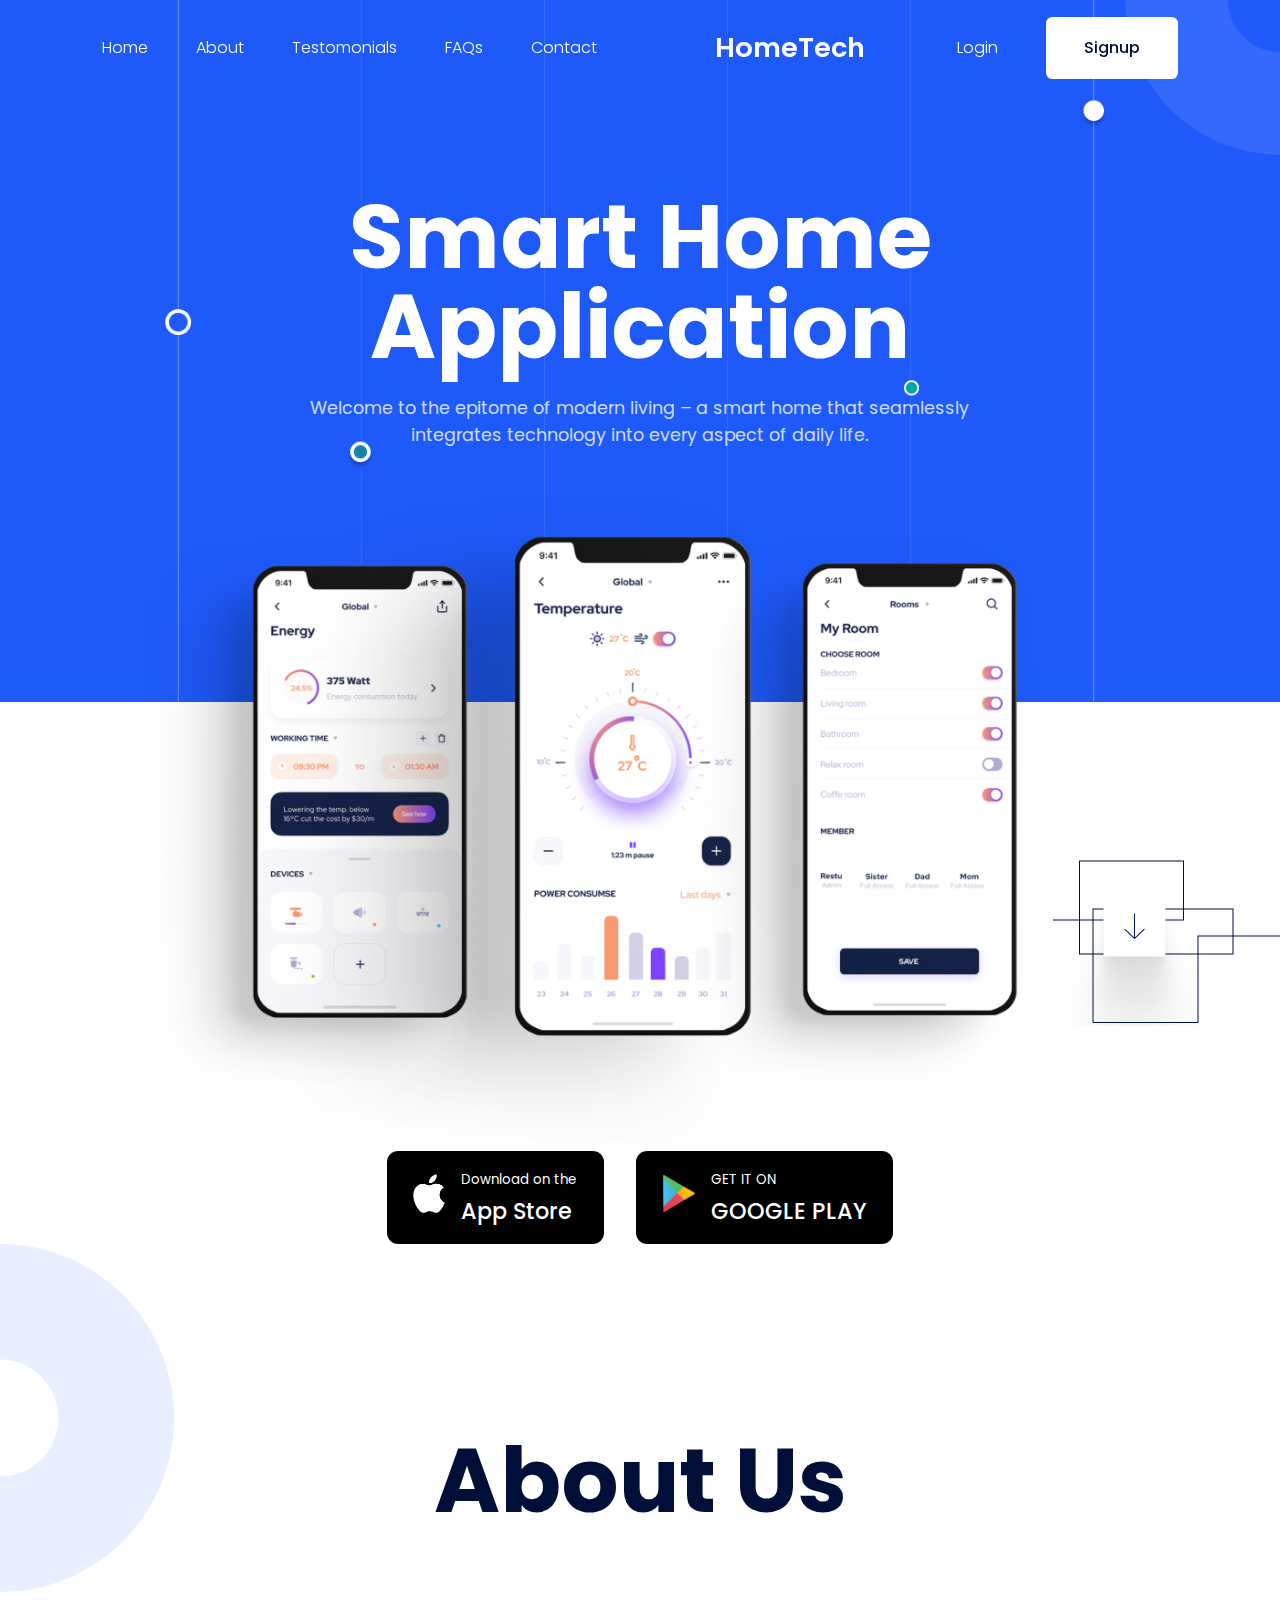
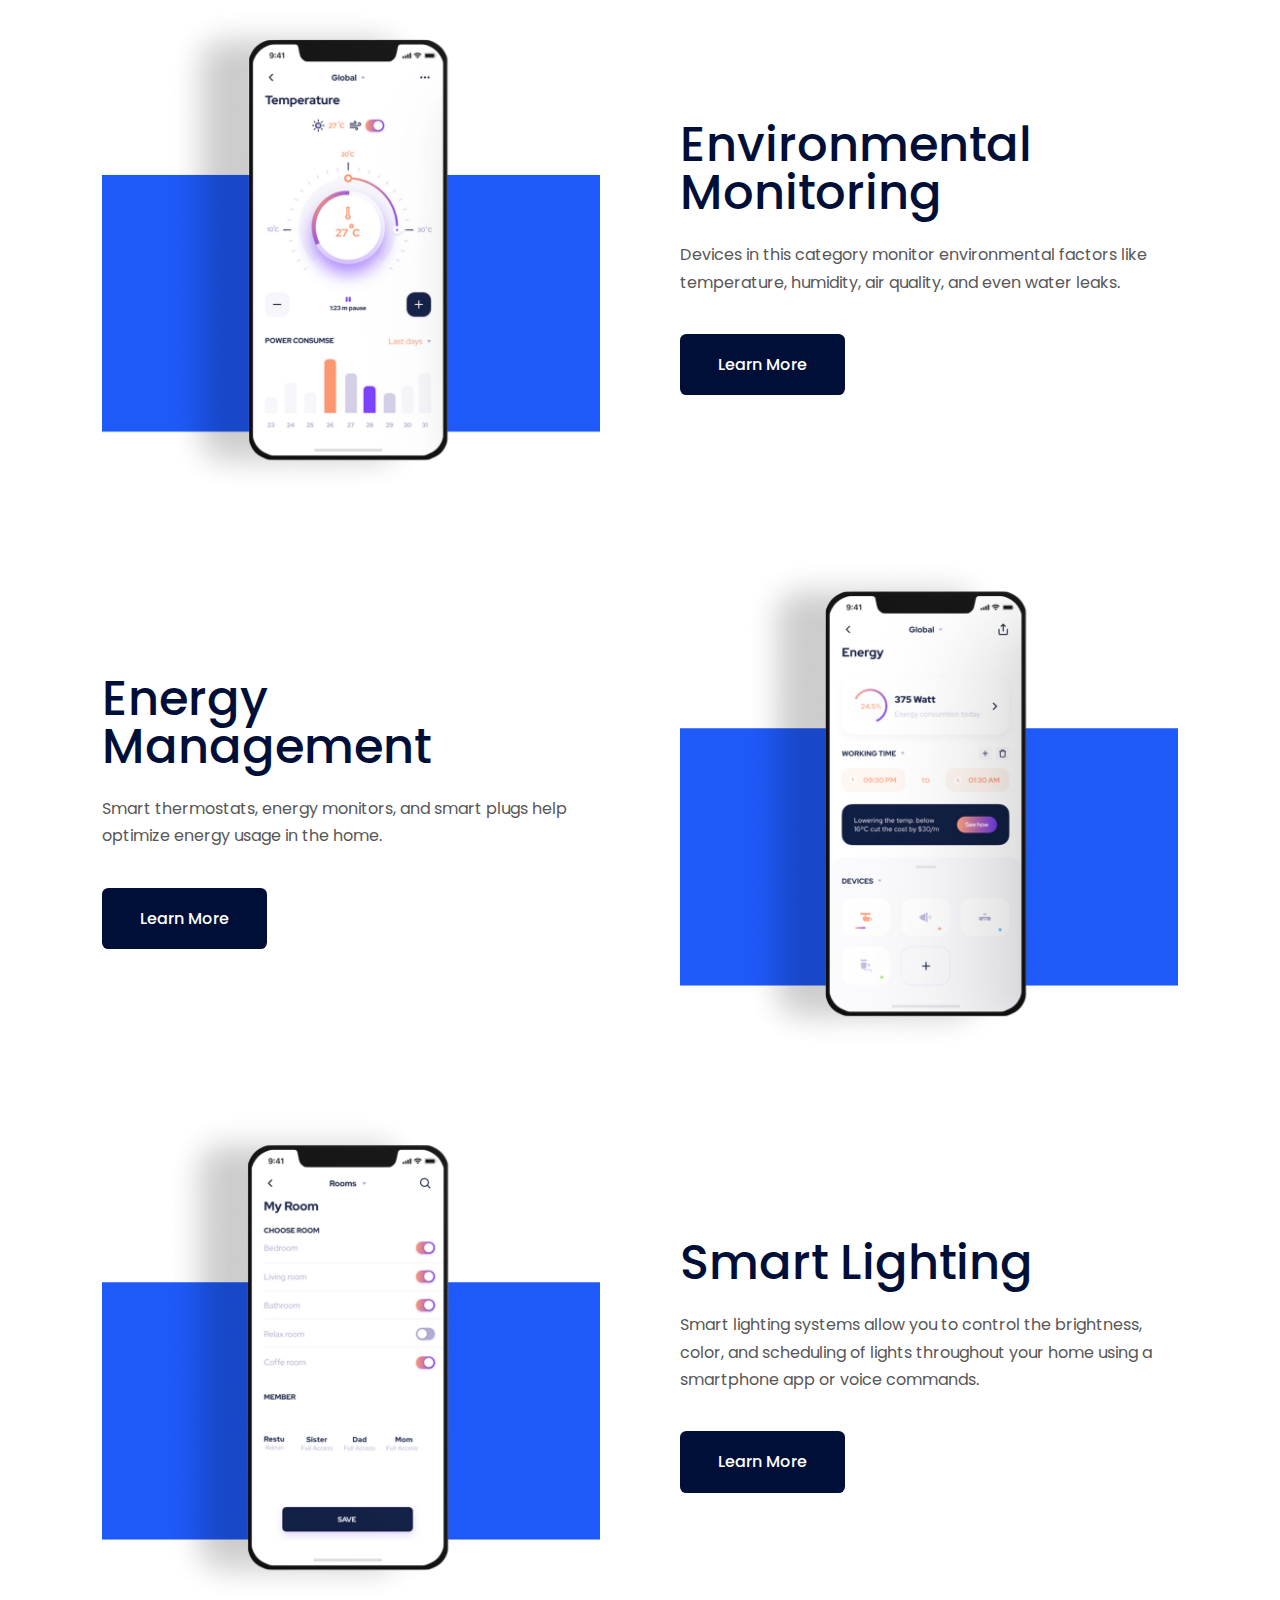
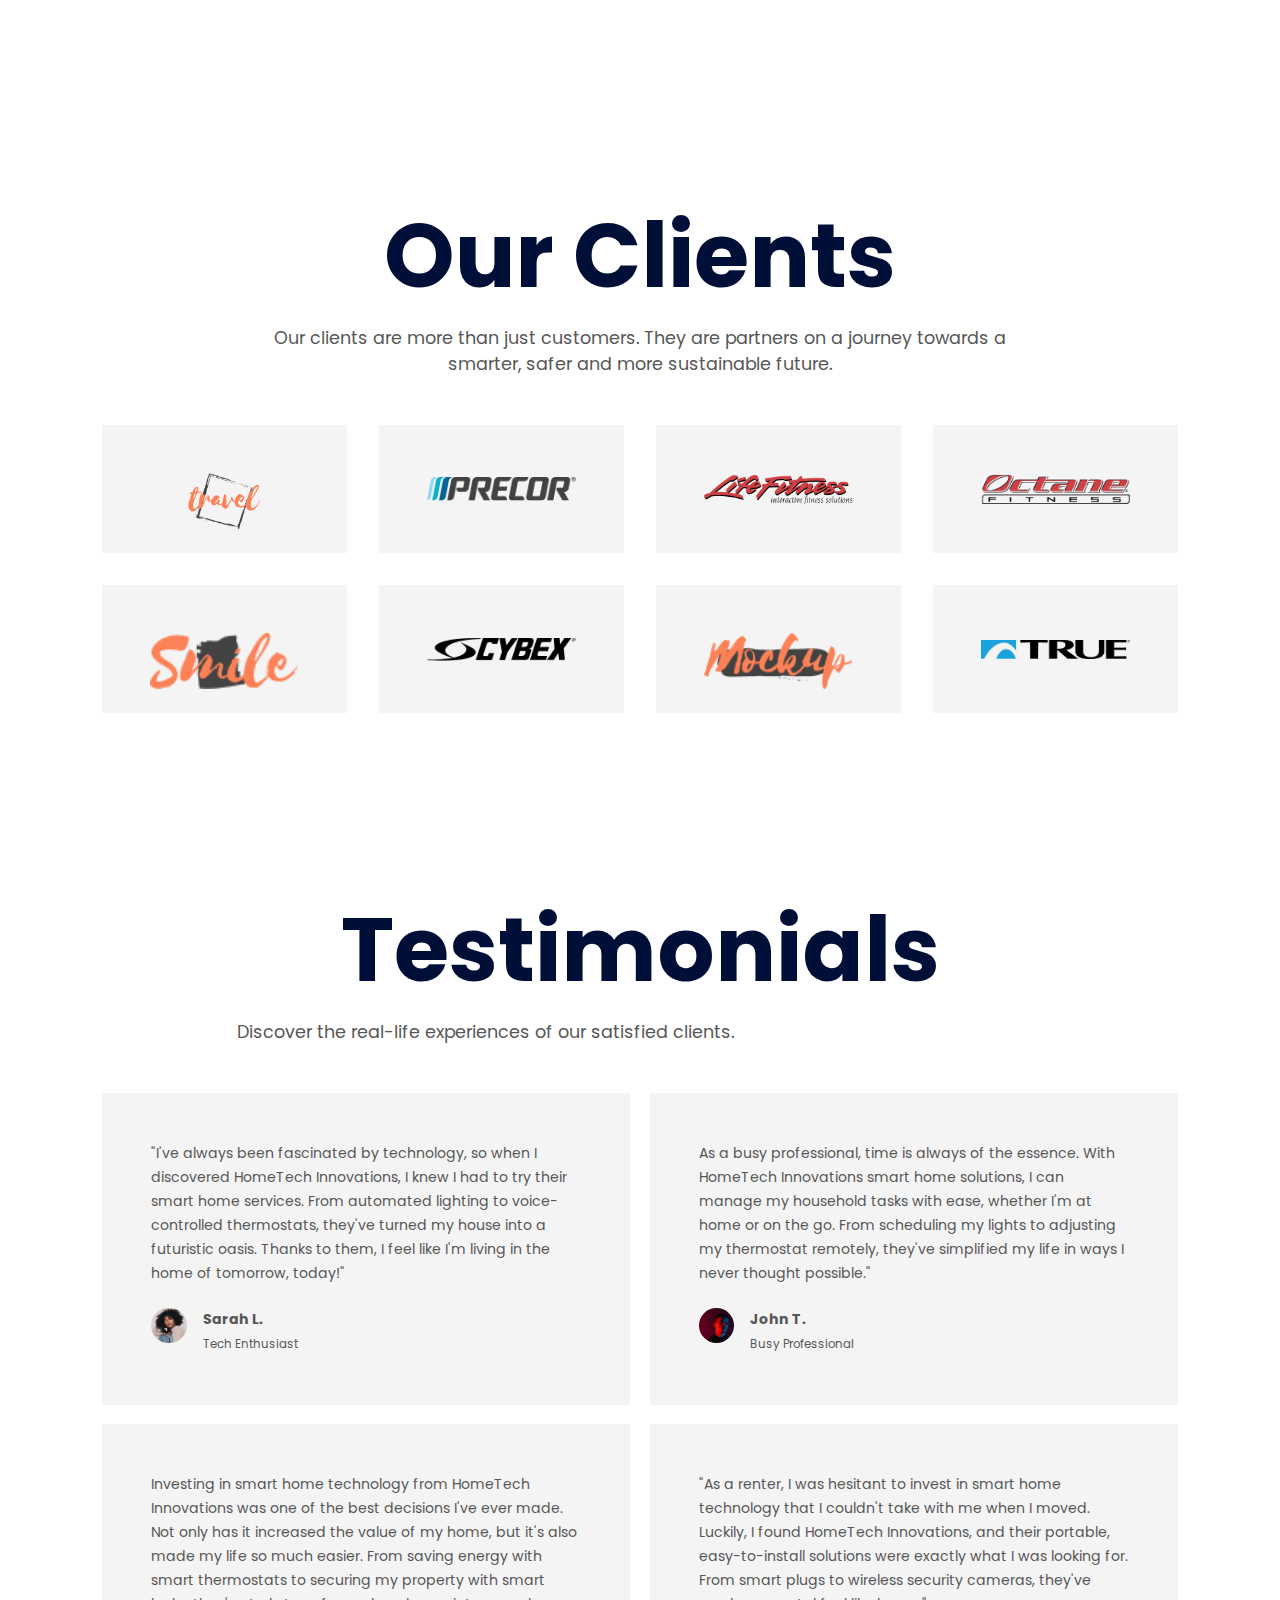
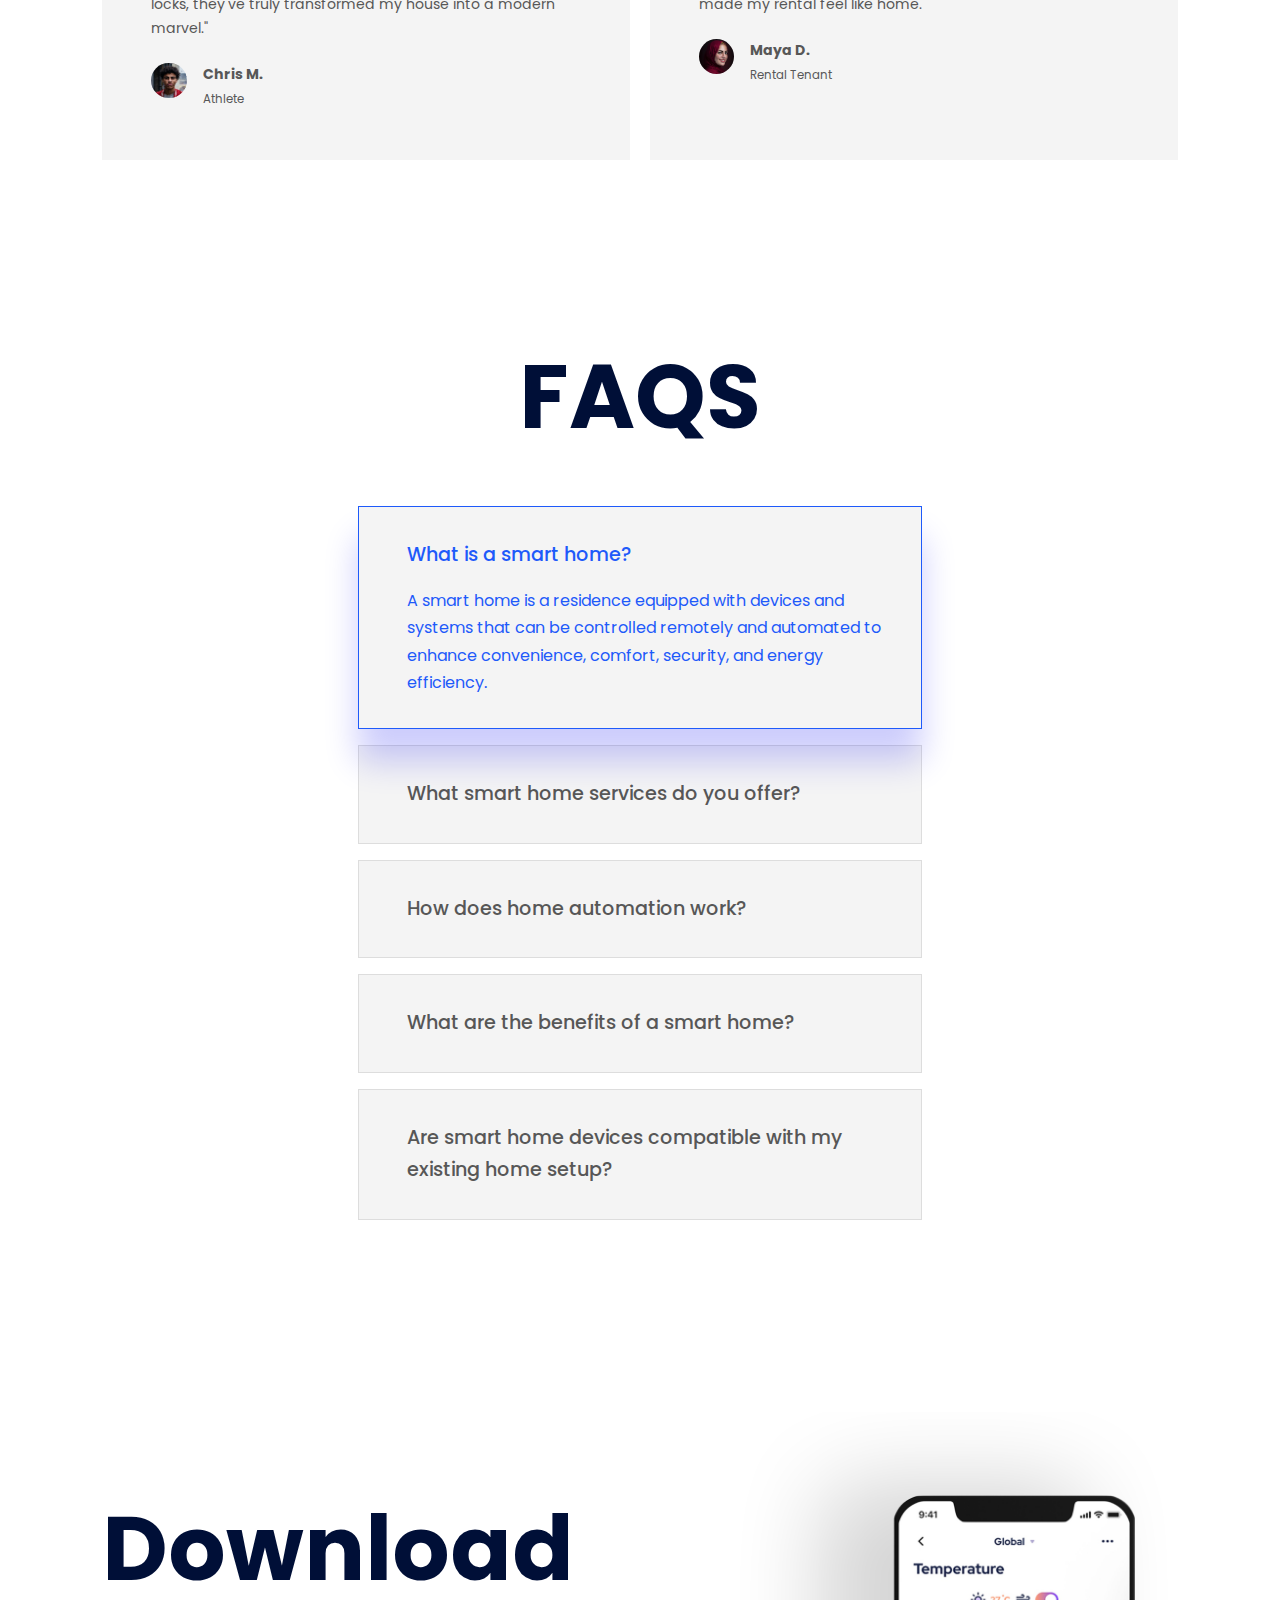
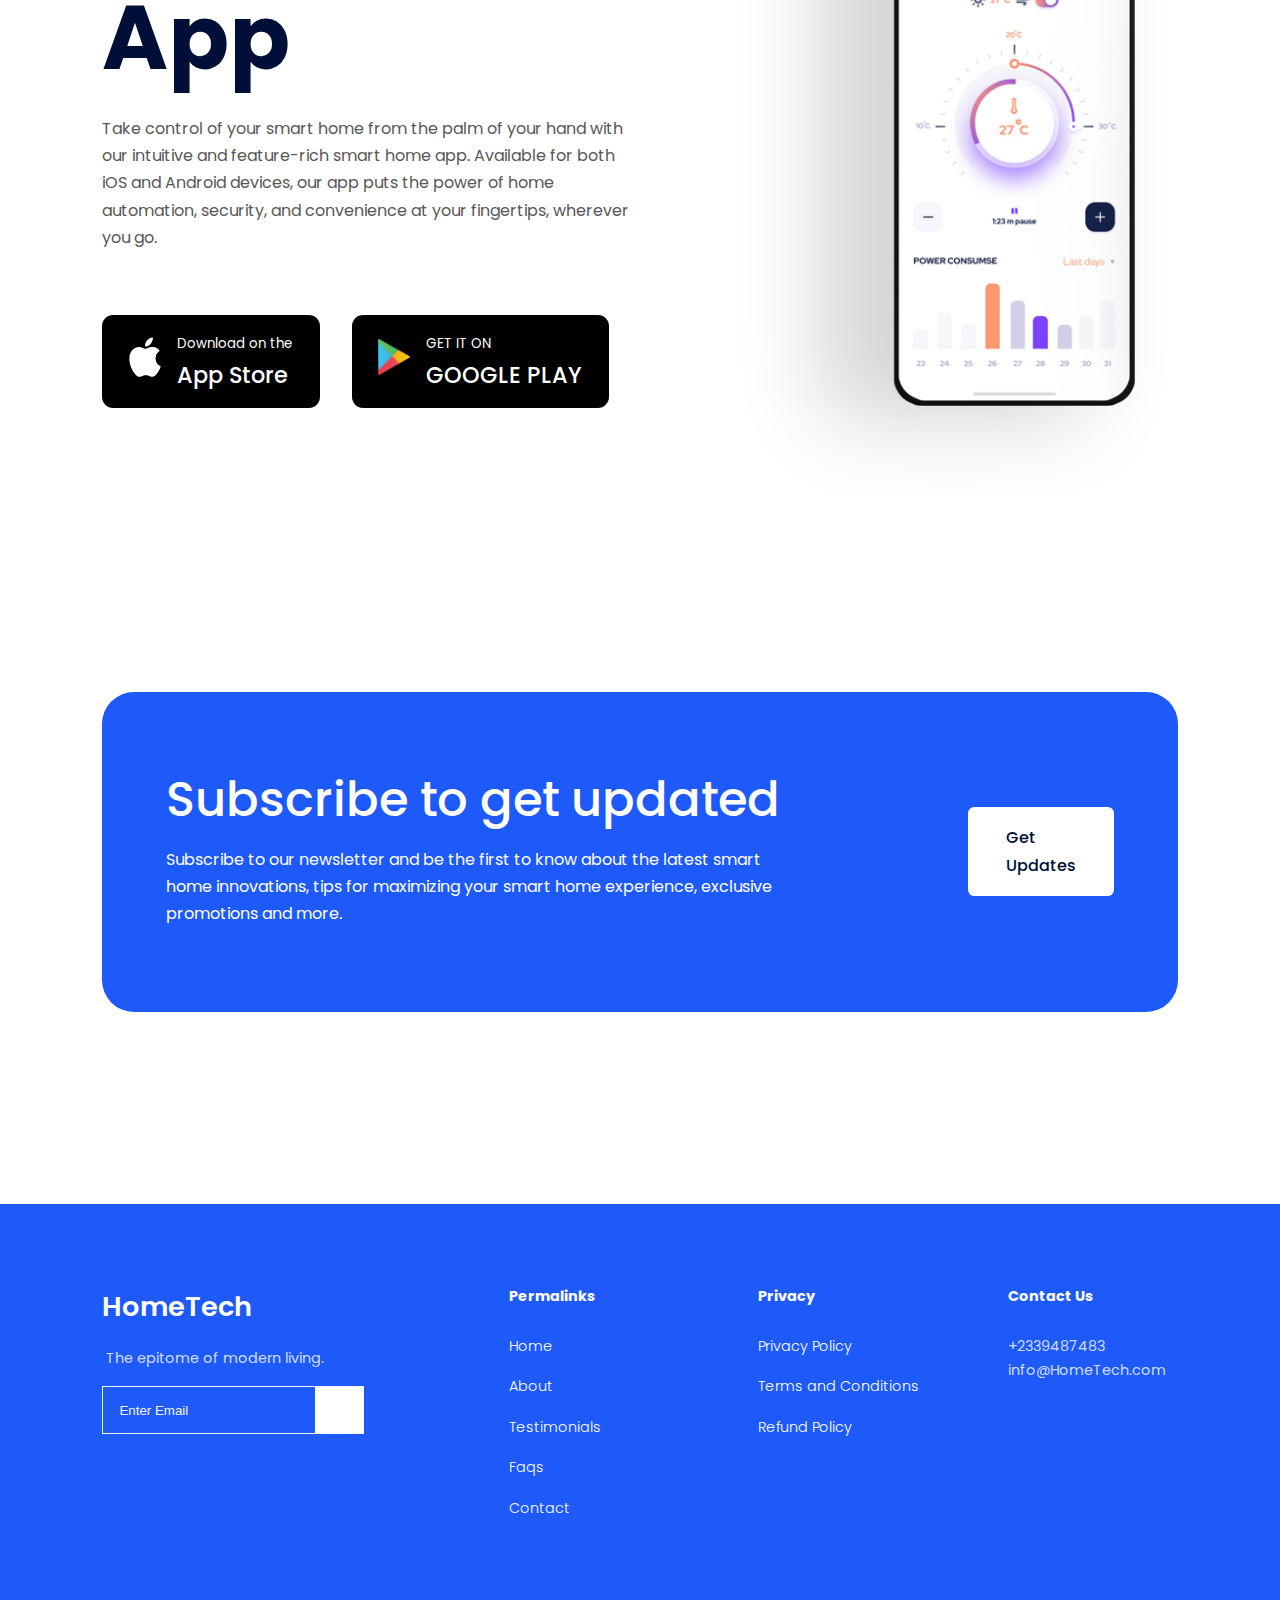
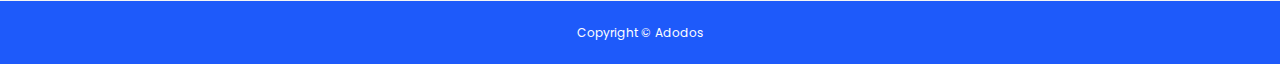
==== index.html @ 8fe004e5 "SMART HOME PROJECT" ====
<!DOCTYPE html>
<html lang="en">
  <head>
    <meta charset="UTF-8" />
    <meta name="viewport" content="width=device-width, initial-scale=1.0" />
    <title>HomeTech Innovations Website</title>

    <!-- ICONSCOUT CDN -->
    <link
      rel="stylesheet"
      href="http://unicons.iconscout.com/release/v2.1.6/css/unicons.css"
    />
    <!-- FONT -->
    <link rel="preconnect" href="https://fonts.googleapis.com" />
    <link rel="preconnect" href="https://fonts.gstatic.com" crossorigin />
    <link
      href="https://fonts.googleapis.com/css2?family=Poppins:ital,wght@0,100;0,200;0,300;0,400;0,500;0,600;0,700;0,800;0,900;1,100;1,200;1,300;1,400;1,500;1,600;1,700;1,800;1,900&family=Roboto&display=swap"
      rel="stylesheet"
    />

    <!-- STYLESHEET -->
    <link rel="stylesheet" href="./styles.css" />
  </head>
  <body>
    <nav>
      <div class="container nav_container">
        <ul class="nav_items">
          <li><a href="index.html">Home</a></li>
          <li><a href="index.html#about">About</a></li>
          <li><a href="index.html#testimonials">Testomonials</a></li>
          <li><a href="index.html#faqs">FAQs</a></li>
          <li><a href="contact.html">Contact</a></li>
        </ul>

        <a href="index.html" class="nav_logo"><h3>HomeTech</h3></a>

        <div class="nav_signin-signup">
          <a href="#">Login</a>
          <a href="#" class="btn">Signup</a>
        </div>

        <button id="menu-btn"><i class="uil uil-bars"></i></button>
        <button id="close-btn"><i class="uil uil-multiply"></i></button>
      </div>
    </nav>

    <!-- HEADER -->
    <header>
      <div class="container header_container">
        <h1 class="header_title">Smart Home <br />Application</h1>
        <p class="lead">
          Welcome to the epitome of modern living – a smart home that seamlessly integrates technology into every aspect of daily life.
        </p>
        <div class="header_image">
          <img src="./images/hero (1).png" />
        </div>
        <div class="cta">
          <a
            href="https://www.apple.com/app-store"
            target="_blank"
            class="btn btn-primary"
          >
            <div class="logo"><img src="./images/Apple-logo.png" /></div>
            <span>
              <small>Download on the </small>
              <h4>App Store</h4>
            </span>
          </a>
          <a
            href="https://play.google.com/store/apps/details?id=com.tuya.smartlife"
            target="_blank"
            class="btn btn-primary"
          >
            <div class="logo"><img src="./images/google playstore.png" /></div>
            <span>
              <small>GET IT ON </small>
              <h4>GOOGLE PLAY</h4>
            </span>
          </a>
        </div>
        <div class="header_socials">
          <a href="https://facebook.com/apple" target="_blank"
            ><i class="uil uil-facebook-f"></i
          ></a>
          <a href="https://instagram.com/apple" target="_blank"
            ><i class="uil uil-instagram-alt"></i></a
          ><a href="https://twitter.com/apple" target="_blank"
            ><i class="uil uil-twitter"></i
          ></a>
          <a href="https://linkedin.com/apple" target="_blank"
            ><i class="uil uil-linkedin-alt"></i
          ></a>
        </div>
      </div>
      <div class="header_decorator-1">
        <img src="./images/header-decorator1.png" />
      </div>
      <div class="header_decorator-2">
        <img src="./images/header-decorator-2.png" />
      </div>
    </header>

    <!-- ABOUT -->

    <section id="about">
      <h1 class="about_title">About Us</h1>
      <div class="container">
        <article class="about_article">
          <div class="about_image">
            <img src="./images/about1.png" />
          </div>
          <div class="about_content">
            <h2 class="about_article-title">Environmental Monitoring</h2>
            <p>
              Devices in this category monitor environmental factors like temperature, humidity, air quality, and even water leaks.
            </p>
            <a href="#" class="btn btn-primary">Learn More</a>
          </div>
        </article>

        <article class="about_article">
          <div class="about_content">
            <h2 class="about_article-title">Energy Management</h2>
            <p>
              Smart thermostats, energy monitors, and smart plugs help optimize energy usage in the home.
            </p>

            <a href="#" class="btn btn-primary">Learn More</a>
          </div>
          <div class="about_image">
            <img src="./images/about2.png" />
          </div>
        </article>

        <article class="about_article">
          <div class="about_image">
            <img src="./images/about3.png" />
          </div>
          <div class="about_content">
            <h2 class="about_article-title">Smart Lighting</h2>
            <p>
              Smart lighting systems allow you to control the brightness, color, and scheduling of lights throughout your home using a smartphone app or voice commands.
            </p>
            <a href="#" class="btn btn-primary">Learn More</a>
          </div>
        </article>
      </div>
    </section>

    <!-- CLIENTS -->
    <section id="clients">
      <h1>Our Clients</h1>
      <p class="lead">
        Our clients are more than just customers. They are partners on a journey towards a smarter, safer and more sustainable future.
      </p>
      <div class="container clients_container">
        <div><img src="./images/client1.png" /></div>
        <div><img src="./images/client2.png" /></div>
        <div><img src="./images/client3.png" /></div>
        <div><img src="./images/client4.png" /></div>
        <div><img src="./images/client5.png" /></div>
        <div><img src="./images/client6.png" /></div>
        <div><img src="./images/client7.png" /></div>
        <div><img src="./images/client8.png" /></div>
      </div>
    </section>

    <!-- Testimonials -->
    <section id="testimonials">
      <h1>Testimonials</h1>
      <p class="lead">Discover the real-life experiences of our satisfied clients.</p>
      <div class="container testimonials_container">
        <article class="testimonial">
          <p>
            "I've always been fascinated by technology, so when I discovered HomeTech Innovations, I knew I had to try their smart home services. From automated lighting to voice-controlled thermostats, they've turned my house into a futuristic oasis. Thanks to them, I feel like I'm living in the home of tomorrow, today!"
          </p>
          <div class="testimonial_client">
            <div class="avatar">
              <img src="./images/avatar1.jpg" />
            </div>
            <div class="testimonial_work">
              <p><b>Sarah L.</b></p>
              <small>Tech Enthusiast</small>
            </div>
          </div>
        </article>
        <article class="testimonial">
          <p>
            As a busy professional, time is always of the essence. With HomeTech Innovations smart home solutions, I can manage my household tasks with ease, whether I'm at home or on the go. From scheduling my lights to adjusting my thermostat remotely, they've simplified my life in ways I never thought possible."
          </p>
          <div class="testimonial_client">
            <div class="avatar">
              <img src="./images/avatar2.jpg" />
            </div>
            <div class="testimonial_work">
              <p><b>John T.</b></p>
              <small>Busy Professional</small>
            </div>
          </div>
        </article>
        <article class="testimonial">
          <p>
            Investing in smart home technology from HomeTech Innovations was one of the best decisions I've ever made. Not only has it increased the value of my home, but it's also made my life so much easier. From saving energy with smart thermostats to securing my property with smart locks, they've truly transformed my house into a modern marvel."
          </p>
          <div class="testimonial_client">
            <div class="avatar">
              <img src="./images/avatar3.jpg" />
            </div>
            <div class="testimonial_work">
              <p><b>Chris M.</b></p>
              <small>Athlete</small>
            </div>
          </div>
        </article>
        <article class="testimonial">
          <p>
            "As a renter, I was hesitant to invest in smart home technology that I couldn't take with me when I moved. Luckily, I found HomeTech Innovations, and their portable, easy-to-install solutions were exactly what I was looking for. From smart plugs to wireless security cameras, they've made my rental feel like home."
          </p>
          <div class="testimonial_client">
            <div class="avatar">
              <img src="./images/avatar4.jpg" />
            </div>
            <div class="testimonial_work">
              <p><b>Maya D.</b></p>
              <small>Rental Tenant</small>
            </div>
          </div>
        </article>
      </div>
    </section>

    <!-- FAQ -->
    <section id="faqs">
      <h1>FAQS</h1>
      <div class="container faqs_container">
        <article class="faq open">
          <span class="faq_icon"><i class="uil uil-minus"></i></span>
          <div class="faq_question-answer">
            <h4 class="faq_question">What is a smart home?</h4>
            <p class="faq_answer">
              A smart home is a residence equipped with devices and systems that can be controlled remotely and automated to enhance convenience, comfort, security, and energy efficiency.
            </p>
          </div>
        </article>
        <article class="faq">
          <span class="faq_icon"><i class="uil uil-plus"></i></span>
          <div class="faq_question-answer">
            <h4 class="faq_question">What smart home services do you offer?</h4>
            <p class="faq_answer">
              We offer a range of smart home services, including home automation, smart lighting installation, home security system setup, environmental monitoring solutions, entertainment system integration, and more.
            </p>
          </div>
        </article>
        <article class="faq">
          <span class="faq_icon"><i class="uil uil-plus"></i></span>
          <div class="faq_question-answer">
            <h4 class="faq_question">How does home automation work?</h4>
            <p class="faq_answer">
              Home automation involves connecting various devices and systems in your home to a central hub or controller, allowing you to control them remotely via smartphone apps or voice commands. This technology enables automation of routine tasks and customization of settings to suit your preferences.
            </p>
          </div>
        </article>
        <article class="faq">
          <span class="faq_icon"><i class="uil uil-plus"></i></span>
          <div class="faq_question-answer">
            <h4 class="faq_question">What are the benefits of a smart home?</h4>
            <p class="faq_answer">
              Smart homes offer numerous benefits, including increased convenience, improved energy efficiency, enhanced security, remote monitoring and control, customization of living spaces, and the ability to create a more comfortable and enjoyable home environment.
            </p>
          </div>
        </article>
        <article class="faq">
          <span class="faq_icon"><i class="uil uil-plus"></i></span>
          <div class="faq_question-answer">
            <h4 class="faq_question">Are smart home devices compatible with my existing home setup?</h4>
            <p class="faq_answer">
              Many smart home devices are designed to be compatible with existing home setups. Our team can assess your current infrastructure and recommend compatible devices and integration solutions to meet your needs.
            </p>
          </div>
        </article>
     
      </div>
    </section>

    <!-- DOWNLOAD APP -->
    <section id="downloadApp">
      <div class="container downloadApp_container">
        <div class="downloadApp_content">
          <h1>Download<br />App</h1>
          <p>
            Take control of your smart home from the palm of your hand with our intuitive and feature-rich smart home app. Available for both iOS and Android devices, our app puts the power of home automation, security, and convenience at your fingertips, wherever you go.
          </p>
          <div class="cta">
            <a
              href="https://www.apple.com/app-store"
              target="_blank"
              class="btn btn-primary"
            >
              <div class="logo"><img src="./images/Apple-logo.png" /></div>
              <span>
                <small>Download on the </small>
                <h4>App Store</h4>
              </span>
            </a>
            <a
              href="https://play.google.com/store/apps/details?id=com.tuya.smartlife"
              target="_blank"
              class="btn btn-primary"
            >
              <div class="logo">
                <img src="./images/google playstore.png" />
              </div>
              <span>
                <small>GET IT ON </small>
                <h4>GOOGLE PLAY</h4>
              </span>
            </a>
          </div>
        </div>
        <div class="downloadApp_image">
          <img src="./images/app.png" alts="" />
        </div>
      </div>
    </section>
    <!-- SUBSCRIBE -->
    <section id="subscribe">
      <div class="container subscribe_container">
        <div class="subscribe_text">
          <h2>Subscribe to get updated</h2>
          <p>
            Subscribe to our newsletter and be the first to know about the latest smart home innovations, tips for maximizing your smart home experience, exclusive promotions and more.
          </p>
        </div>
        <a href="#" class="btn subscribe_btn">Get Updates</a>
      </div>
    </section>

    <!-- FOOTER -->
    <footer>
      <div class="container footer_container">
        <div class="footer_1">
          
            <a href="index.html" class="footer_logo"><h3>HomeTech</h3></a>
         
          <p>
            The epitome of modern living.
          </p>
          <div class="footer_subscribe">
            <input type="email" placeholder="Enter Email "required />
            <button type="submit">
              <i class="uil uil-arrow-right"></i>
            </button>
          </div>
        </div>

        <div class="footer_2">
          <h4>Permalinks</h4>
          <ul class="permalinks">
            <li><a href="index.html">Home</a></li>
            <li></li>
            <li><a href="index.html#about">About</a></li></li>
            <li><a href="index.html#testimonials">Testimonials</a><li></li>
            <li><a href="index.html#faqs">Faqs</a></li></li>
            <li><a href="contact.html">Contact</a></li></li>
          </ul>
        </div>

        <div class="footer_3">
          <h4>Privacy</h4>
          <ul class="privacy">
            <li><a href="#">Privacy Policy</a></li>
            <li><a href="#">Terms and Conditions</a></li>
            <li><a href="#">Refund Policy</a></li>
          </ul>
        </div>

        <div class="footer_4">
          <h4>Contact Us</h4>
          <p>+2339487483<br />info@HomeTech.com</p>
          <ul class="footer_socials">
            <li>
              <a href="#"><i class="uil uil-facebook-f"></i></a>
            </li>
            <li>
              <a href="#"><i class="uil uil-instagram-alt"></i></a>
            </li>
            <li>
              <a href="#"><i class="uil uil-twitter"></i></a>
            </li>
            <li>
              <a href="#"><i class="uil uil-linkedin-alt"></i></a>
            </li>
          </ul>
        </div>
      </div>
      <div class="copyright">
        <small> Copyright &copy; Adodos</small>
      </div>
    </footer>

    <script src="./main.js"></script>
  </body>
</html>
---- styles.css ----
:root {
  --color-primary: #1e5afa;
  --color-primary-variant: rgba(0, 0, 240, 0.2);
  --color-white: #fff;
  --color-light: #f4f4f4;
  --color-black: #000f37;
  --color-dark: #575757;

  --bottom-section-padding: 12rem;
  --bottom-section-padding-mobile: 8rem;

  --transition: all 400ms ease;

  --container-width: 84%;
  --container-width-tablet: 90%;
  --container-width-phone: 94%;
}

* {
  margin: 0;
  padding: 0;
  outline: 0;
  border: 0;
  box-sizing: border-box;
  text-decoration: none;
  list-style: none;
}

html {
  scroll-behavior: smooth;
}

body {
  font-family: "Poppins", sans-serif;
  color: var(--color-dark);
  line-height: 1.7;
  background: var(--color-white);
}
.container {
  width: var(--container-width);
  margin: 0 auto;
}

h1 {
  font-size: 5.6rem;
  line-height: 1;
  color: var(--color-black);
}

h2 {
  font-size: 3rem;
  font-weight: 500;
  line-height: 1;
}

h3 {
  font-size: 2rem;
  font-weight: 600;
}

.lead {
  width: 63%;
  font-size: 1.1rem;
  font-weight: 400;
  line-height: 1.5;
  margin: 1.5rem auto 3rem;
}

a {
  color: var(--color-white);
  font-weight: 300;
}
img {
  width: 100%;
}
.btn {
  display: inline-block;
  padding: 1rem 2.3rem;
  background: var(--color-white);
  color: var(--color-black);
  font-weight: 500;
  border: 1px solid transparent;
  border-radius: 0.4rem;
}

.btn-primary {
  background: var(--color-black);
  color: var(--color-white);
  transition: all 300ms ease;
  border: 1px solid transparent;
}

.btn-primary:hover {
  background: var(--color-white);
  color: var(--color-black);
  border-color: var(--color-black);
}

.avatar {
  width: 2.2rem;
  height: 2.2rem;
  border-radius: 50%;
  overflow: hidden;
}

section {
  max-width: 100vw;
  padding-bottom: var(--bottom-section-padding);
}

/*=====================NAVBAR===========*/
nav {
  width: 100vw;
  height: 6rem;
  display: grid;
  place-items: center;
  position: fixed;
  top: 0;
  left: 0;
  z-index: 2;
}

.window-scroll {
  background: var(--color-primary);
  border-bottom: 1px solid var(--color-white);
  box-shadow: 0 1rem 3rem var(--color-primary-variant);
}
.nav_container {
  display: flex;
  justify-content: space-between;
  align-items: center;
}

nav button {
  display: none;
}

.nav_items {
  display: flex;
  gap: 3rem;
}

.nav_logo {
  position: absolute;
  top: 50%;
  left: 50%;
  transform: translate(50%, -50%);
}

.nav_signin-signup {
  display: flex;
  align-items: center;
  gap: 3rem;
}

.nav_logo h3 {
  font-size: 1.7rem;
}

/*=====================HEADER===========*/
header {
  background: url("./images/header\ bg.jpg") no-repeat top center/100vw;
  max-width: 100vw;
  text-align: center;
  padding-bottom: var(--bottom-section-padding);
}

.header_title {
  padding-top: 12rem;
  color: var(--color-white);
}
header p {
  color: rgba(255, 255, 255, 0.8);
  margin-bottom: 0;
}

.header_image {
  width: 92%;
  margin: 0 auto;
}

.cta {
  display: flex;
  justify-content: center;
  gap: 2rem;
}

.cta a {
  display: flex;
  align-items: center;
  gap: 1rem;
  text-align: left;
  font-weight: 400;
  background: #000;
  border-radius: 0.7rem;
  padding: 0.8rem 1.6rem;
}

.cta a:hover {
  background: var(--color-black);
  color: var(--color-white);
}
.cta .logo {
  width: 2rem;
}

.cta a h4 {
  font-weight: 500;
  font-size: 1.4rem;
}

.header_socials {
  position: absolute;
  left: 3rem;
  top: 38%;
  display: flex;
  flex-direction: column;
  gap: 1.5rem;
  font-size: 1.2rem;
}

.header_decorator-1 {
  position: absolute;
}
.header_decorator-2 {
  position: absolute;
  right: 0;
  margin-top: -24rem;
}

/*=====================ABOUT===========*/
.about_title {
  text-align: center;
  margin-bottom: 5rem;
}

.about_article {
  display: grid;
  grid-template-columns: 1fr 1fr;
  gap: 5rem;
  align-items: center;
  margin-top: 3rem;
}

.about_article-title {
  color: var(--color-black);
  margin-bottom: 1.5rem;
}

.about_article .btn {
  margin-top: 2.4rem;
}

/*=====================CLIENTS===========*/
#clients {
  text-align: center;
}

.clients_container {
  display: grid;
  grid-template-columns: repeat(4, 1fr);
  gap: 2rem;
}

.clients_container div {
  background: var(--color-light);
  display: grid;
  place-items: center;
  height: 8rem;
  padding: 3rem;
  transition: all 300ms ease;
}

.clients_container div:hover {
  background: var(--color-white);
}

/*=====================TESTIMONIALS===========*/
#testimonials h1 {
  text-align: center;
}

.testimonials_container {
  display: grid;
  grid-template-columns: 1fr 1fr;
  gap: 1.2rem;
}

.testimonial {
  display: flex;
  flex-direction: column;
  gap: 1.4rem;
  background: var(--color-light);
  padding: 3rem;
  font-size: 0.88rem;
  border: 1px solid transparent;
  transition: all 300ms ease;
}

.testimonial:hover {
  background: var(--color-white);
  border-color: var(--color-primary);
  color: var(--color-primary);
  box-shadow: 0 2rem 2rem var(--color-primary-variant);
  z-index: 1;
}

.testimonial_client {
  display: flex;
  gap: 1rem;
}

/*=====================FAQS===========*/

#faqs h1 {
  text-align: center;
  margin-bottom: 4rem;
}

.faqs_container {
  width: 44%;
  display: flex;
  flex-direction: column;
  gap: 1rem;
}

.faq {
  background: var(--color-light);
  padding: 2rem;
  display: flex;
  gap: 1rem;
  border: 1px solid #ddd;
  cursor: pointer;
}

.faq:hover {
  border-color: var(--color-primary);
  color: var(--color-primary);
}

.faq_icon i {
  font-size: 1.4rem;
  font-weight: 200;
}

.faq_question {
  font-size: 1.2rem;
  font-weight: 500;
}
.faq_answer {
  margin-top: 1rem;
  display: none;
}

.faq.open {
  border-color: var(--color-primary);
  color: var(--color-primary);
  box-shadow: 0 2rem 2rem var(--color-primary-variant);
  z-index: 1;
}

.faq.open .faq_answer {
  display: block;
}

/*=====================DOWNLOAD===========*/
.downloadApp_container {
  display: grid;
  grid-template-columns: 1fr 1fr;
  align-items: center;
}

.downloadApp_content {
  display: flex;
  flex-direction: column;
  gap: 2rem;
}
#downloadApp .cta {
  justify-content: start;
  margin-top: 2rem;
}

/*=====================SUBSCRIBE===========*/
.subscribe_container {
  background: var(--color-primary);
  color: var(--color-white);
  display: flex;
  align-items: center;
  padding: 4rem;
  height: 20rem;
  border-radius: 2rem;
}
.subscribe_text p {
  margin-top: 1.4rem;
  width: 80%;
}

/*=====================FOOTER===========*/
footer {
  background: var(--color-primary);
  padding-top: 5rem;
  font-size: 0.9rem;
  color: rgba(255, 255, 255, 0.8);
}

.footer_container {
  display: grid;
  grid-template-columns: repeat(4, 1fr);
  justify-content: space-between;
  gap: 5rem;
}

.footer_container > div h4 {
  margin-bottom: 1.6rem;
  color: var(--color-white);
}

.footer_logo h3 {
  font-size: 1.7rem;
}

.footer_1 p {
  margin: 1rem 0.2rem;
  width: 20rem;
}

.footer_subscribe {
  background: transparent;
  border: 1px solid var(--color-light);
  display: flex;
  align-items: center;
  justify-content: space-between;
  height: 3rem;
  width: 80%;
}

.footer_subscribe input {
  background: transparent;
  color: var(--color-white);
  margin-left: 1rem;
}

.footer_subscribe input::placeholder {
  color: var(--color-light);
}

.footer_subscribe button {
  background: var(--color-white);
  color: var(--color-black);
  transition: all 300ms ease;
  width: 3rem;
  height: 100%;
  font-size: 1.2rem;
}

.footer_subscribe button:hover {
  background: var(--color-light);
  color: var(--color-primary);
  cursor: pointer;
}

footer ul li {
  margin-bottom: 1rem;
}

footer ul li a:hover {
  color: var(--color-white);
  text-decoration: underline;
}

.footer_4 p {
  margin-bottom: 1.6rem;
}

.footer_socials {
  display: flex;
  gap: 1rem;
  font-size: 1.4rem;
}

/*=====================COPYRIGHT===========*/
.copyright {
  text-align: center;
  margin-top: 4rem;
  padding: 1.2rem;
  color: var(--color-white);
  border-top: 1px solid var(--color-light);
}

/* MEDIA QUERIES (TABLETS) */

@media screen and (max-width: 1024px) {
  .container {
    width: var(--container-width-tablet);
  }
  h1 {
    font: size 4.2rem;
  }

  h2 {
    font-size: 2rem;
  }

  h3 {
    font-size: 1.9rem;
  }
  .lead {
    width: 72%;
    margin-bottom: 3rem;
  }
  section {
    padding-bottom: var(--bottom-section-padding-mobile);
  }

  /*=====================NAVBAR===========*/
  nav {
    background: var(--color-primary);
  }
  .nav_container {
    position: relative;
    width: 100vw;
  }
  .nav_logo {
    margin-left: 2rem;
    position: relative;
  }
  .nav_items {
    position: fixed;
    top: 6rem;
    right: 0;
    background: var(--color-white);
    height: max-content;
    width: 18rem;
    box-shadow: -2rem 2rem 3rem rgba(0, 0, 0, 0.2);
    flex-direction: column;
    gap: 0;
    z-index: 3;
    display: none;
  }

  .nav_items li {
    width: 100%;
    height: 6rem;
  }

  .nav_items li a {
    color: var(--color-black);
    width: 100%;
    height: 100%;
    display: block;
    padding-left: 3rem;
    display: flex;
    align-items: center;
    transition: all 400ms ease;
  }
  .nav_items li a:hover {
    background: var(--color-primary);
    color: var(--color-white);
  }
  .nav_signin-signup {
    display: none;
  }

  .nav_logo {
    position: relative;
    left: 0;
    transform: translate(0);
  }

  nav button {
    display: inline-block;
    margin-bottom: 1.4rem;
    background: transparent;
    color: var(--color-white);
    cursor: pointer;
  }

  nav button#close-btn {
    display: none;
  }

  nav button i {
    font-size: 2.4rem;
  }

  /*=====================HEADER===========*/
  header {
    padding-bottom: var(--bottom-section-padding-mobile);
    background: var(--color-primary);
  }

  .header_title {
    margin-bottom: 1.5rem;
  }

  .header_image {
    display: none;
  }
  .cta {
    margin-top: 3rem;
  }

  .header_socials {
    top: 24%;
    gap: 1rem;
    font-size: 1rem;
  }

  .header_decorator-2 {
    display: none;
  }

  /*=====================ABOUT===========*/
  #about {
    margin-top: 7rem;
  }

  .about_article {
    margin: 0 auto;
  }

  /*=====================CLIENTS===========*/
  .clients_container {
    gap: 1rem;
  }

  /*=====================TESTIMONIALS===========*/
  .testimonials_container {
    grid-template-columns: 1fr;
    gap: 1rem;
  }

  /*=====================DOWNLOADAPP===========*/
  #downloadApp {
    text-align: center;
  }

  #downloadApp .cta {
    flex-direction: column;
    gap: 1rem;
    margin: 0 auto;
  }

  /*=====================SUBSCRIBE===========*/
  .subscribe_container {
    flex-direction: column;
    height: auto;
    gap: 5rem;
    padding: 3rem;
    font-size: 1.2rem;
  }

  .subscribe_container p {
    width: 94%;
  }

  /*=====================FOOTER===========*/
  .footer_container {
    grid-template-columns: 1fr 1fr;
  }
}

/* MEDIA QUERIES (PHONE) */

@media screen and (max-width: 600px) {
  html {
    font-size: 14px;
  }

  h1 {
    font-size: 3rem;
  }
  h2 {
    font-size: 1.8rem;
  }
  h3 {
    font-size: 1.4rem;
  }
  .lead {
    width: var(--container-width-phone);
  }

  /*=====================navbar===========*/
  .nav_logo {
    margin-left: 1rem;
  }
  .nav_items li a {
    justify-content: center;
    padding: 0;
  }
  nav button {
    margin-right: 0.7rem;
  }

  /*=====================HEADER===========*/
  .header_title {
    padding-top: 11rem;
  }
  .cta {
    flex-direction: column;
    align-items: center;
    gap: 1rem;
  }
  .header_socials {
    display: none;
  }

  /*=====================ABOUT===========*/
  .about_article {
    grid-template-columns: 1fr;
    margin-top: 5rem;
    text-align: center;
    gap: 0;
  }
  .about_article:nth-child(2) .about_image {
    grid-row: 1;
  }

  /*=====================CLIENTS===========*/
  .clients_container {
    grid-template-columns: 1fr 1fr;
    gap: 8px;
  }

  /*=====================TESTIMONIALS===========*/
  .testimonial {
    padding: 1.4rem;
  }

  /*=====================FOOTER===========*/
  .footer_container {
    grid-template-columns: 1fr;
    text-align: center;
    gap: 2rem;
  }

  .footer_1 {
    width: var(--container-width-phone);
  }

  .footer_1 p {
    width: var(--container-width-phone);
    margin: 0 auto 3rem;
  }

  .footer_subscribe {
    display: none;
  }
  .footer_socials {
    justify-content: center;
  }
}
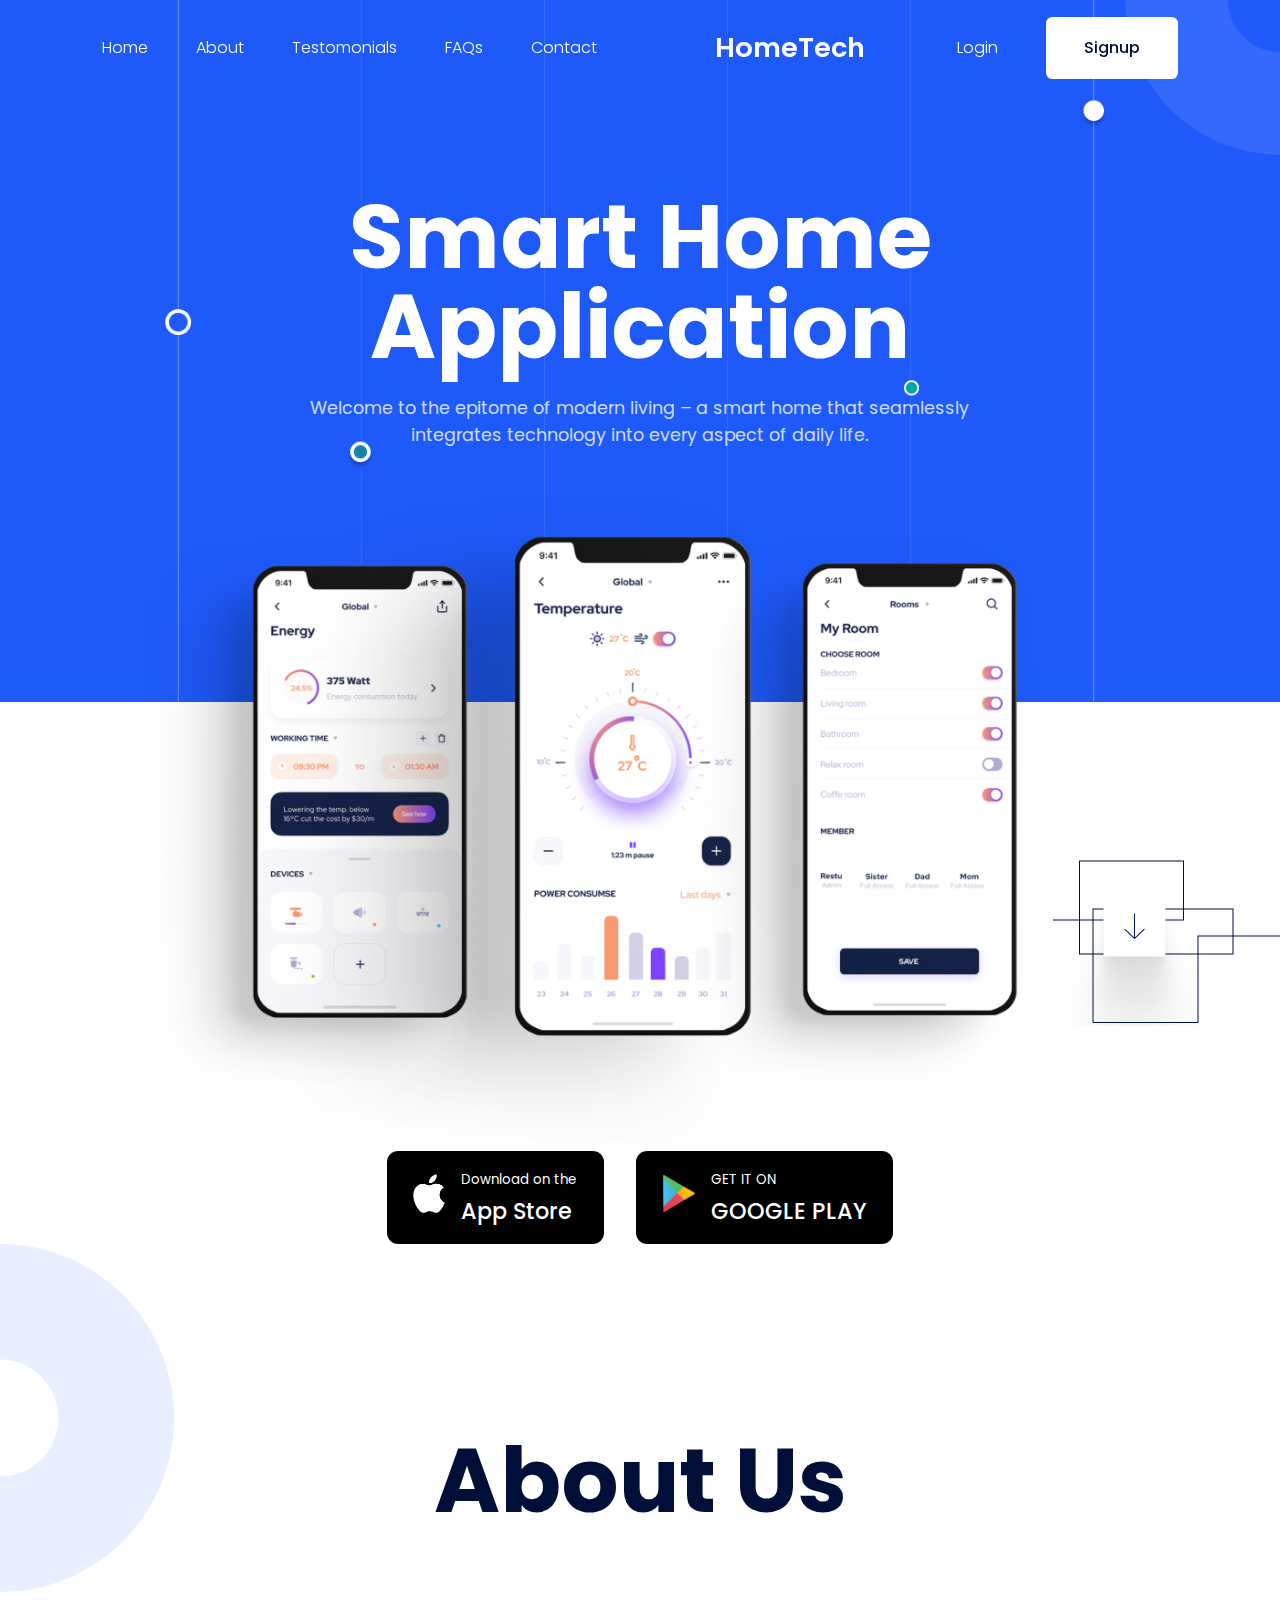
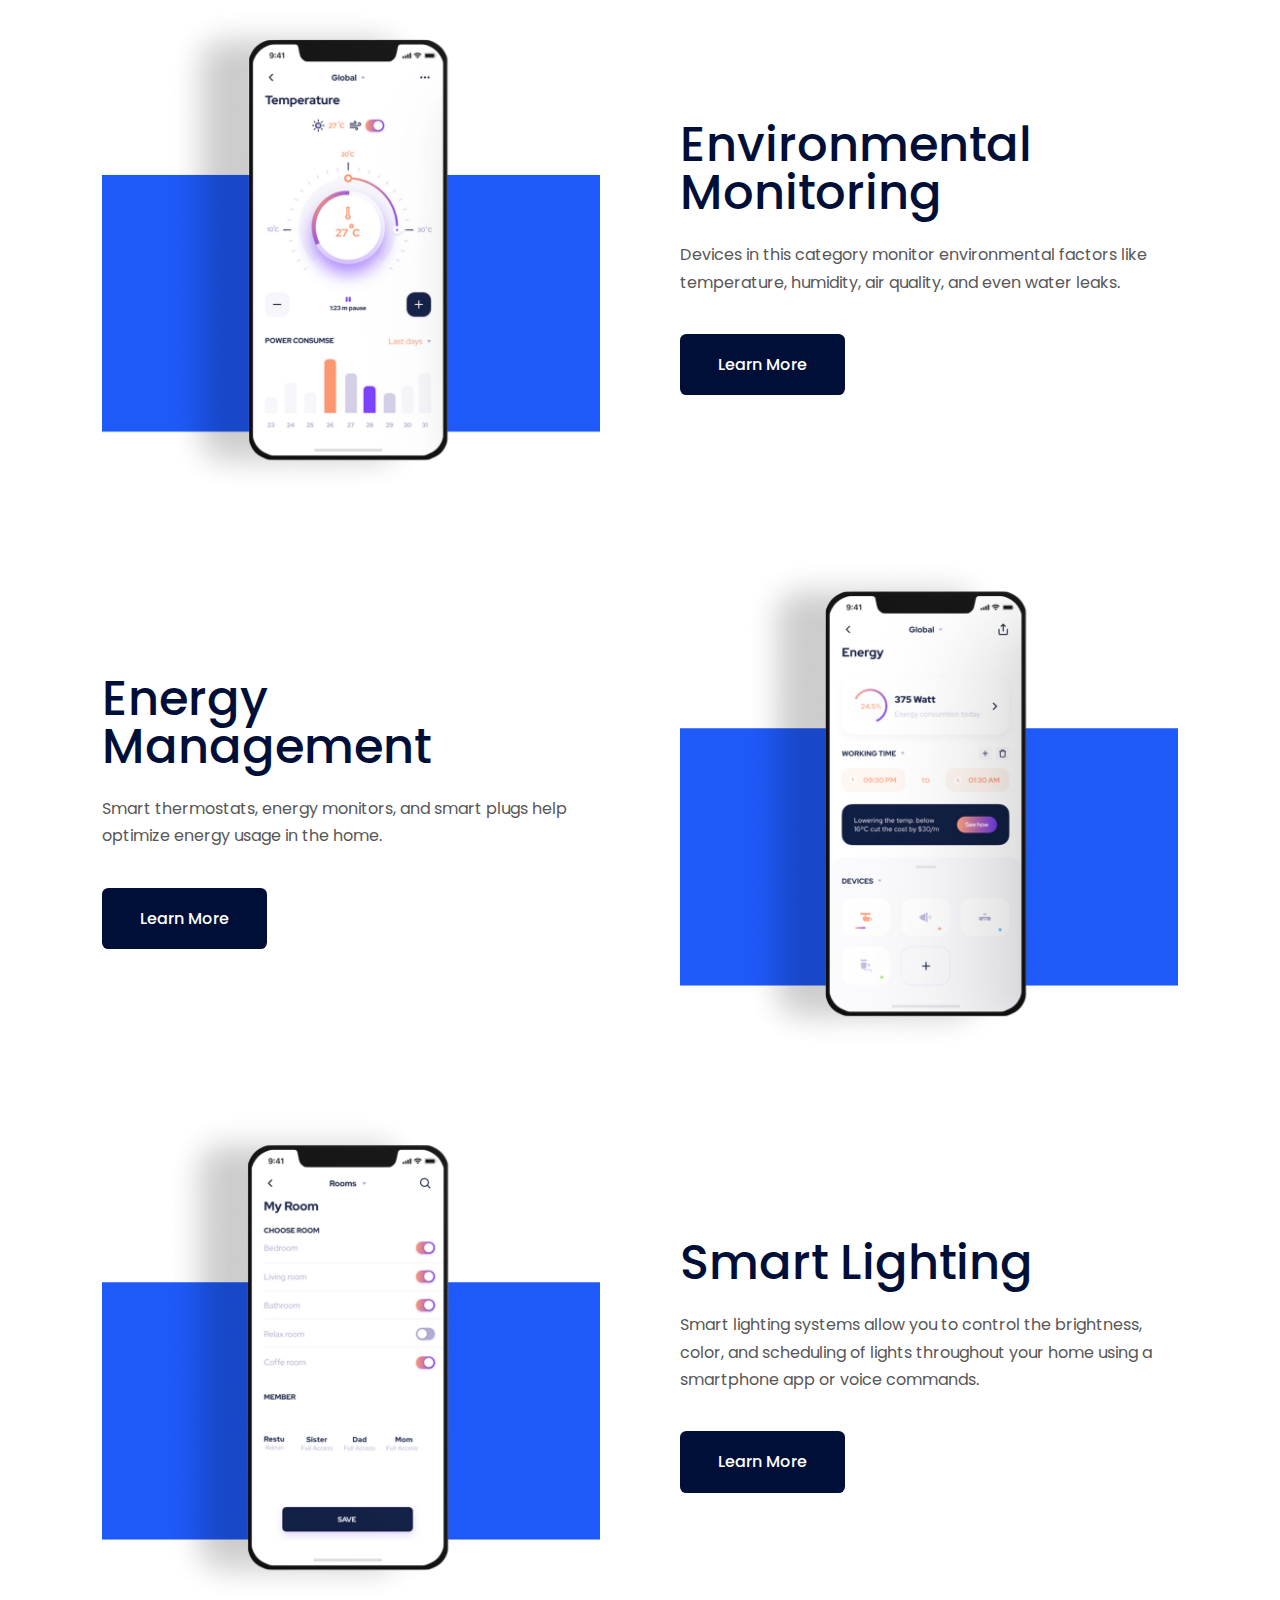
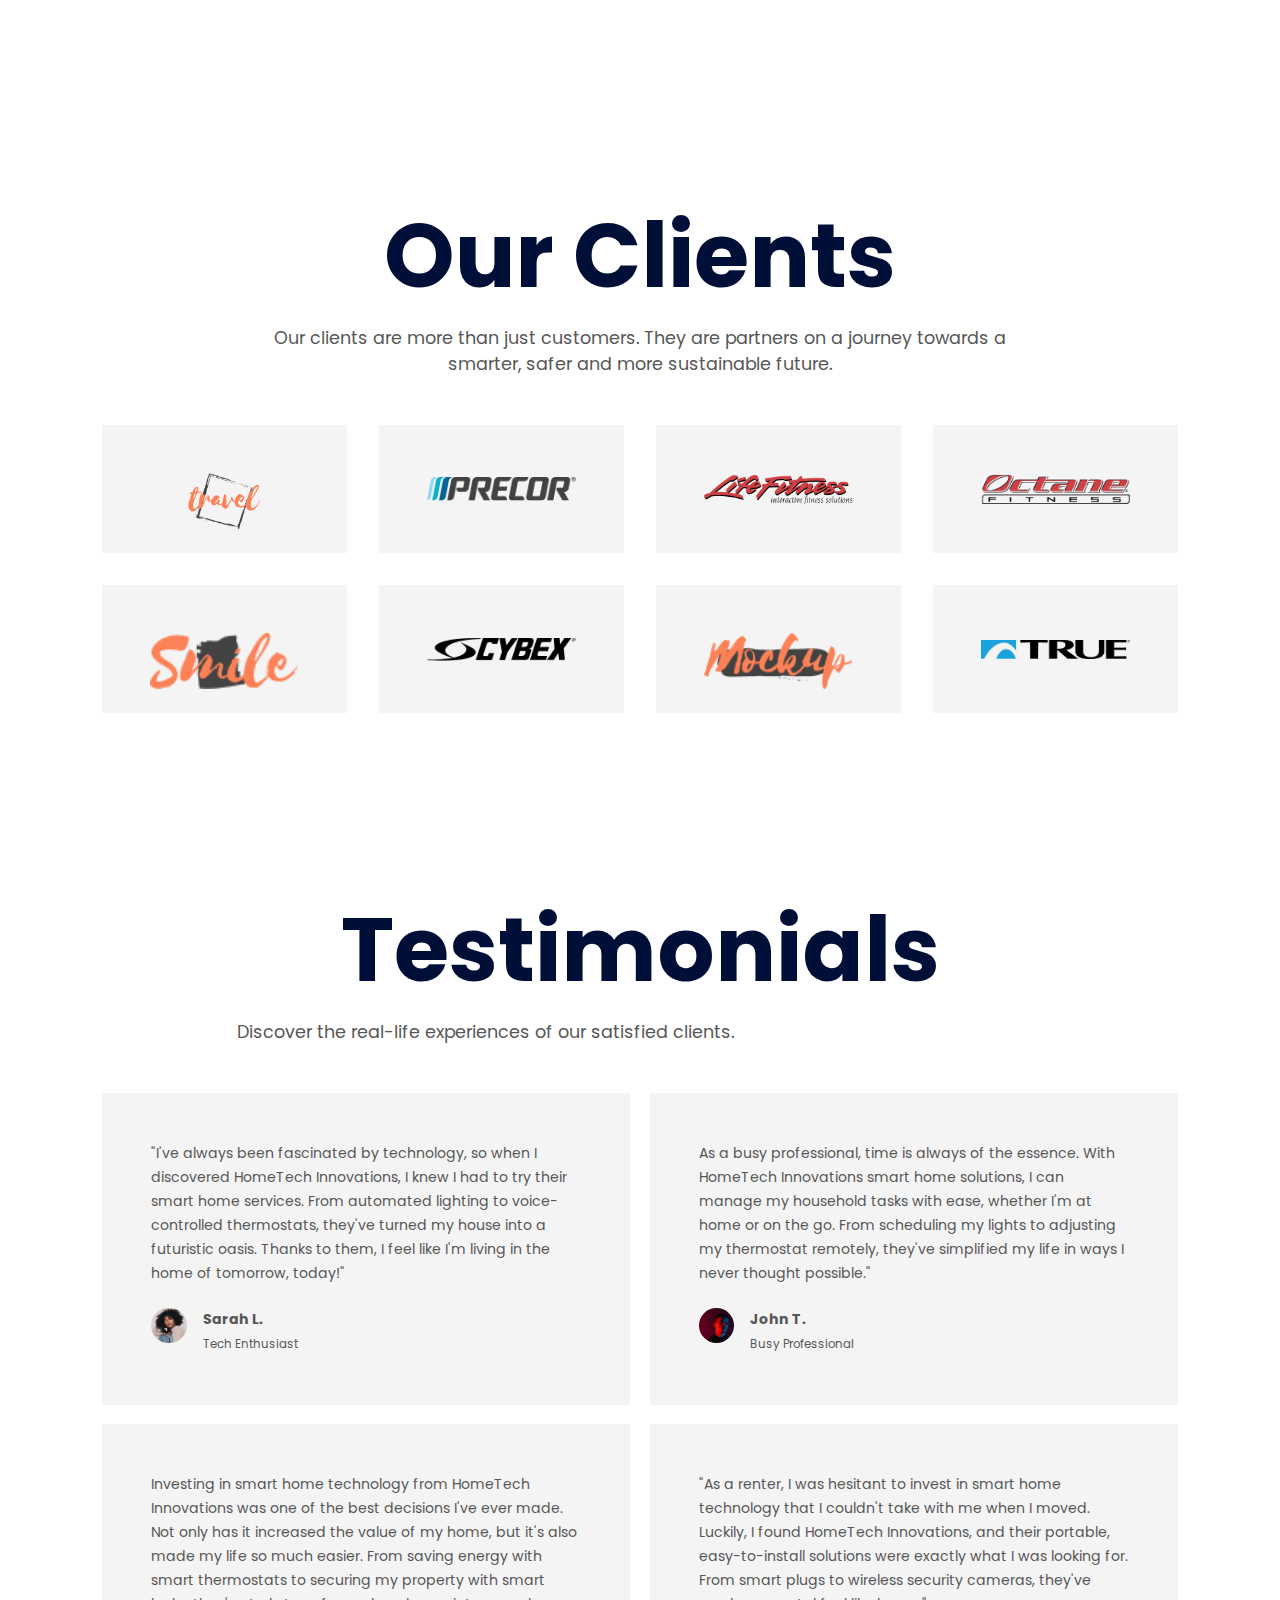
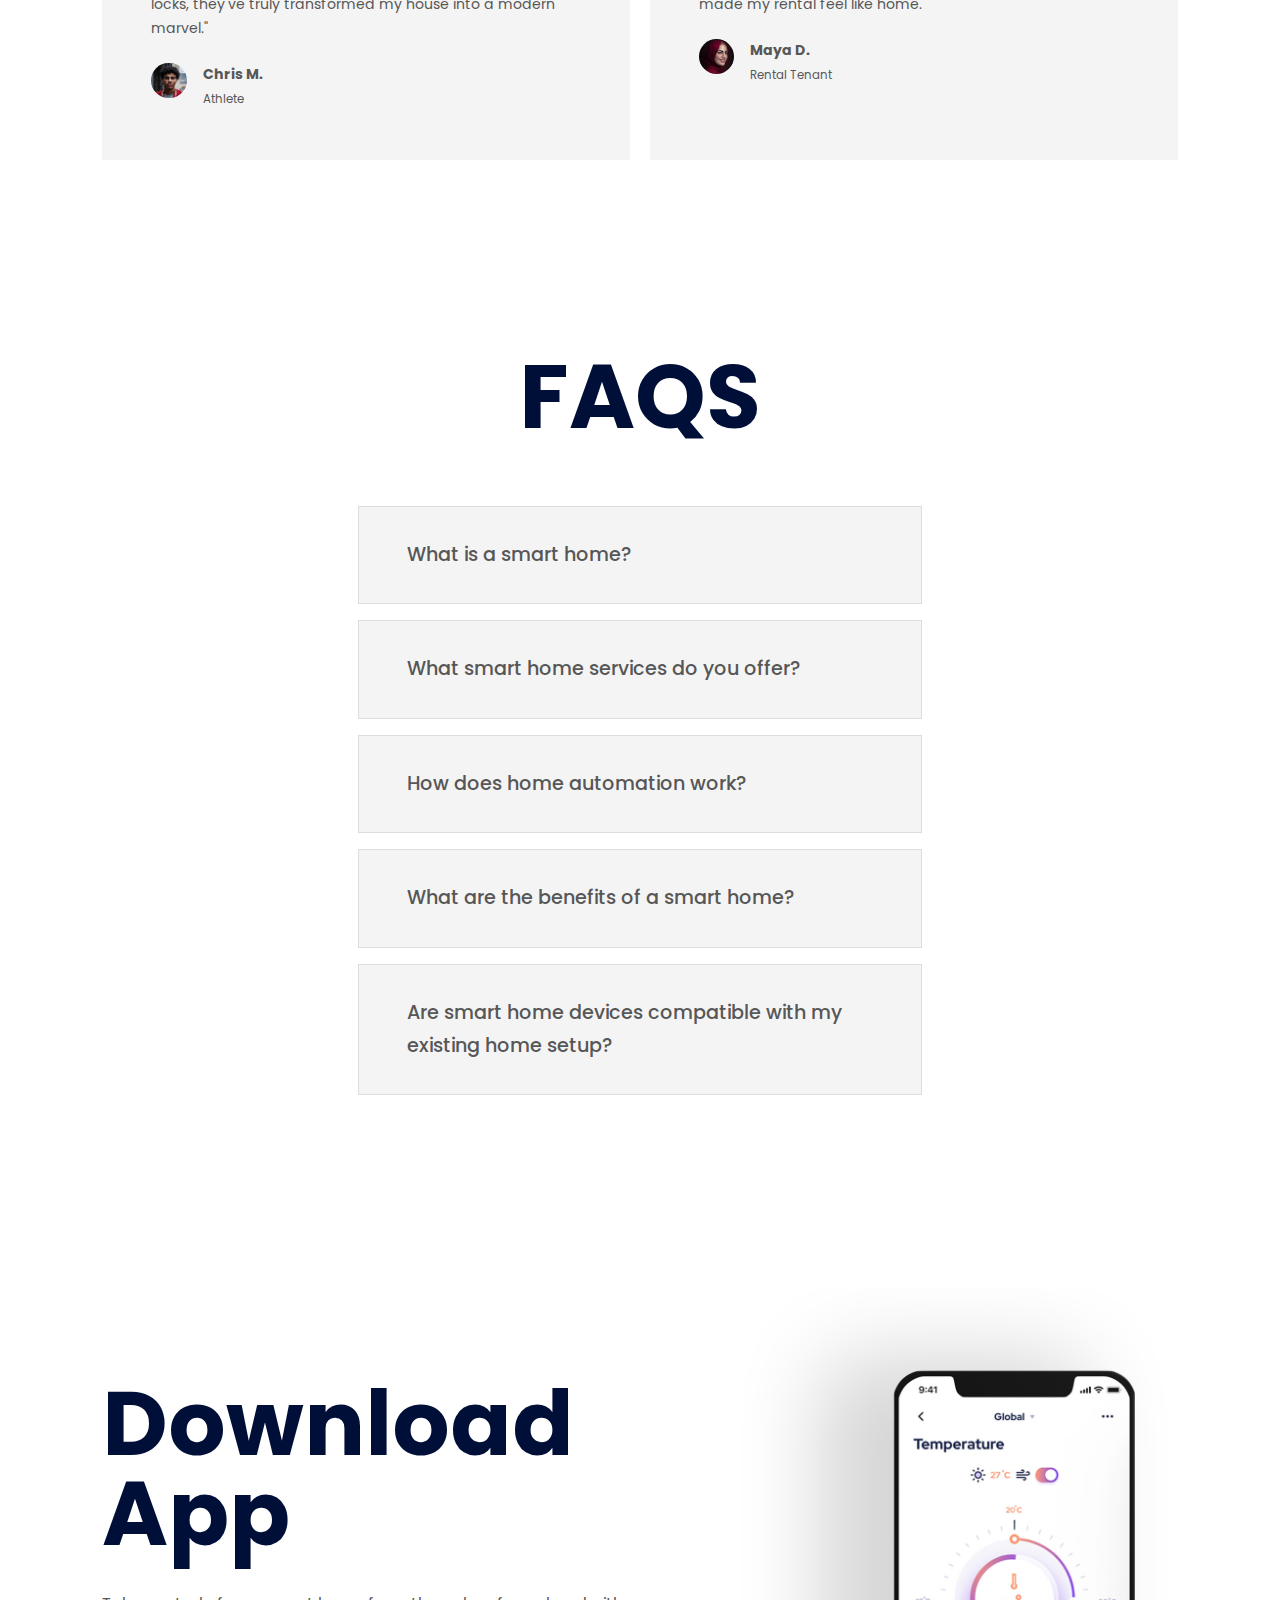
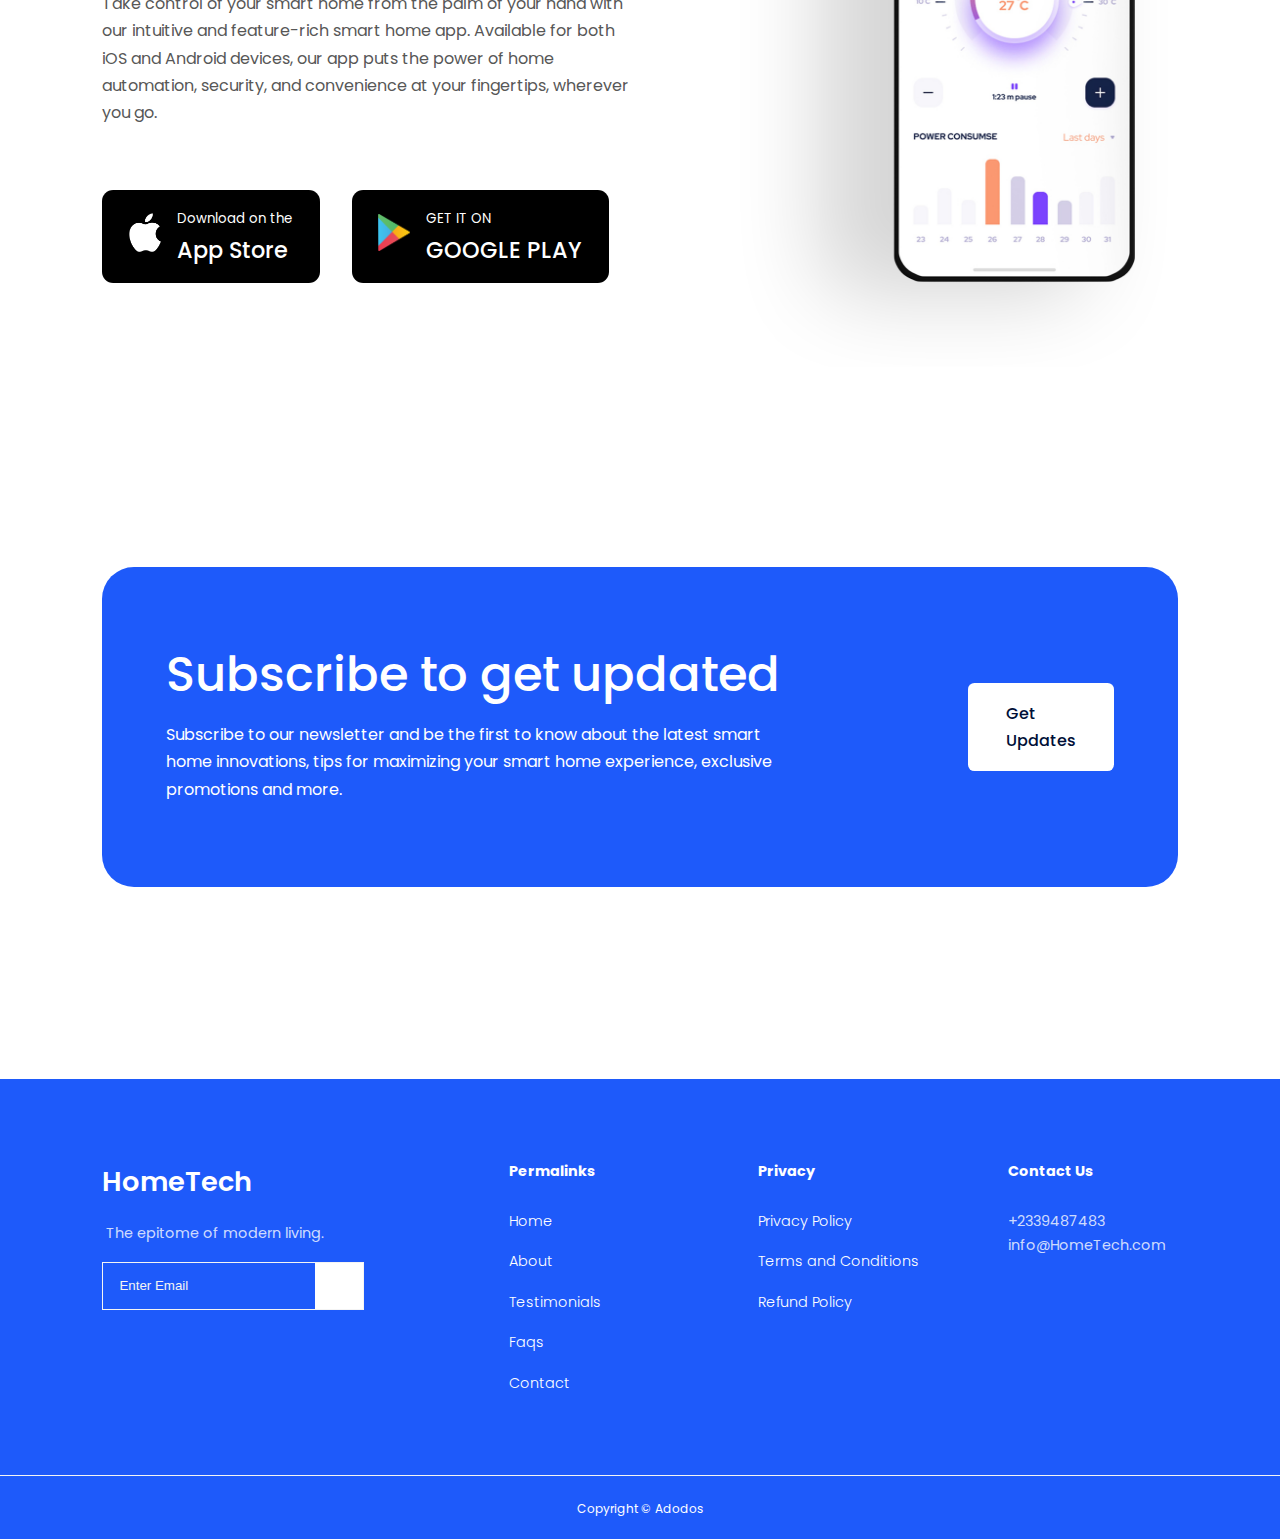
==== commit c672a82b: "changed a clas in faq" ====
--- a/index.html
+++ b/index.html
@@ -233,7 +233,7 @@
     <section id="faqs">
       <h1>FAQS</h1>
       <div class="container faqs_container">
-        <article class="faq open">
+        <article class="faq ">
           <span class="faq_icon"><i class="uil uil-minus"></i></span>
           <div class="faq_question-answer">
             <h4 class="faq_question">What is a smart home?</h4>
